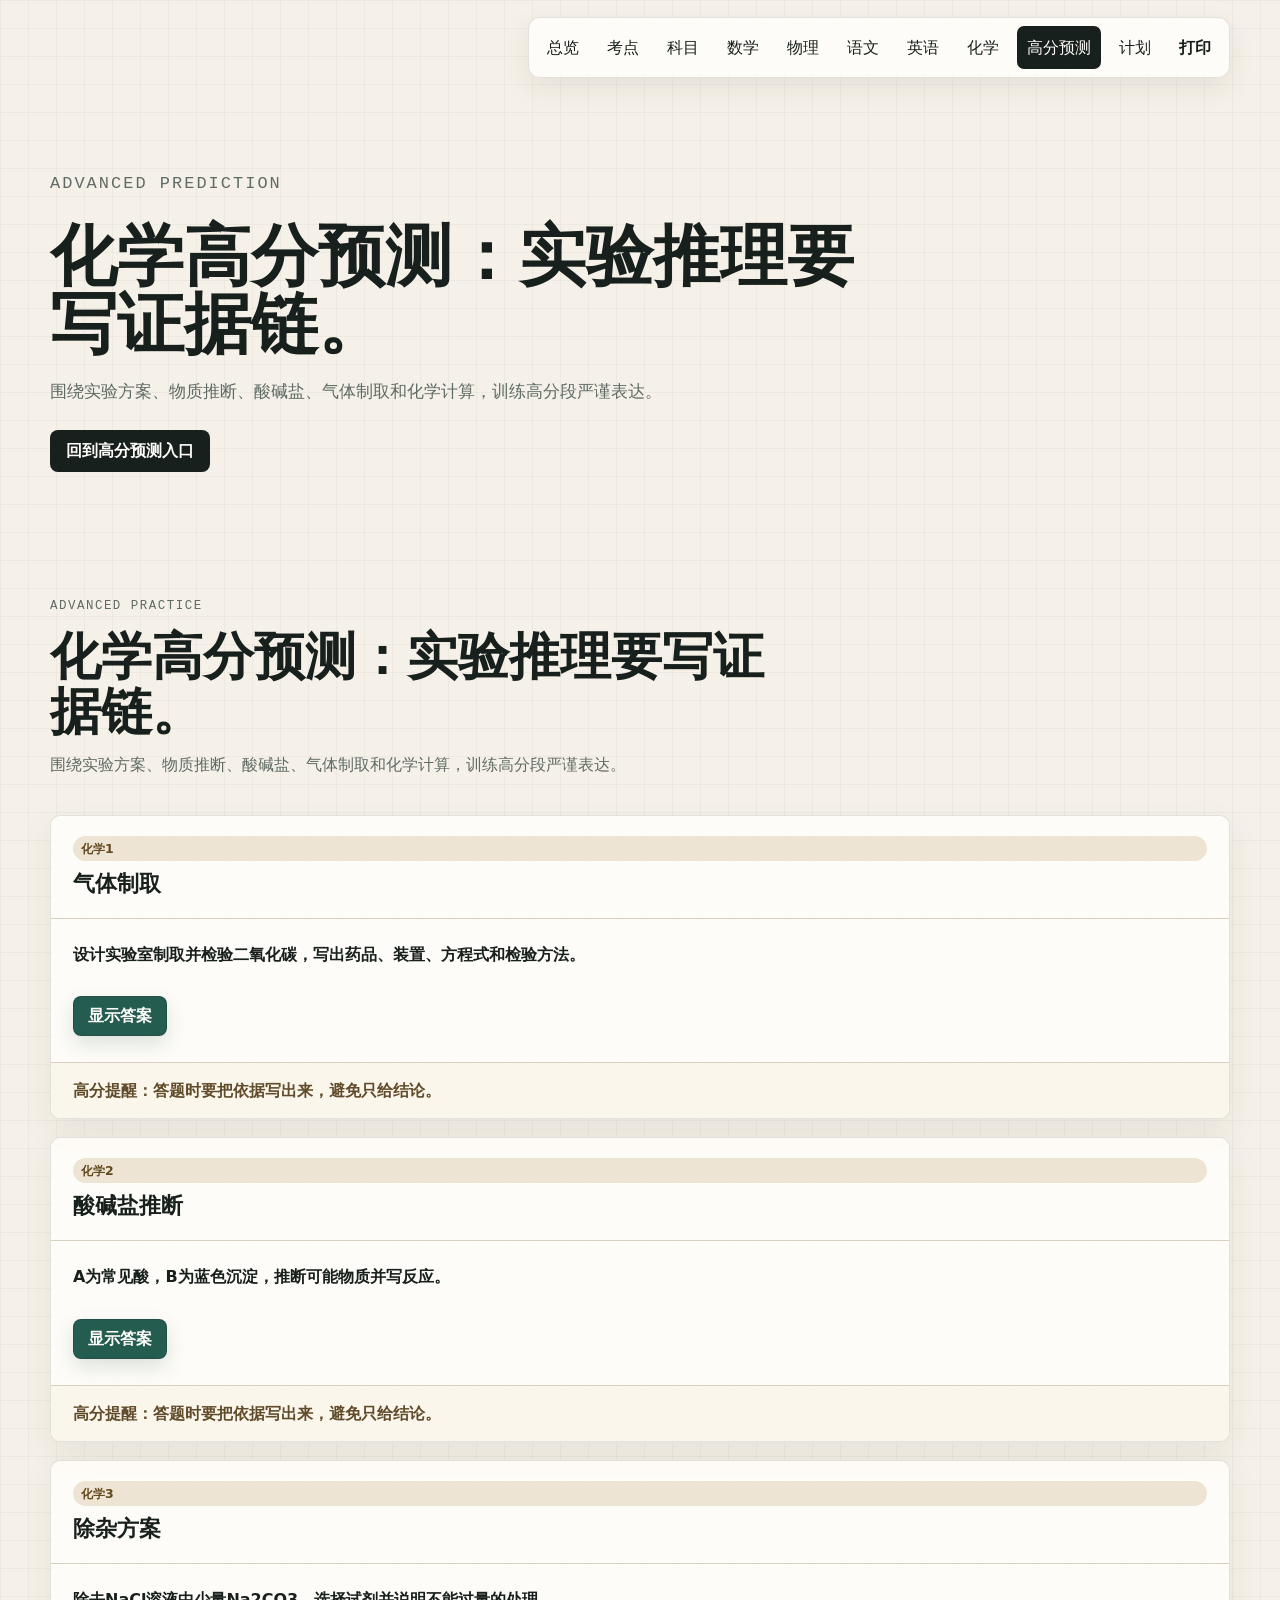
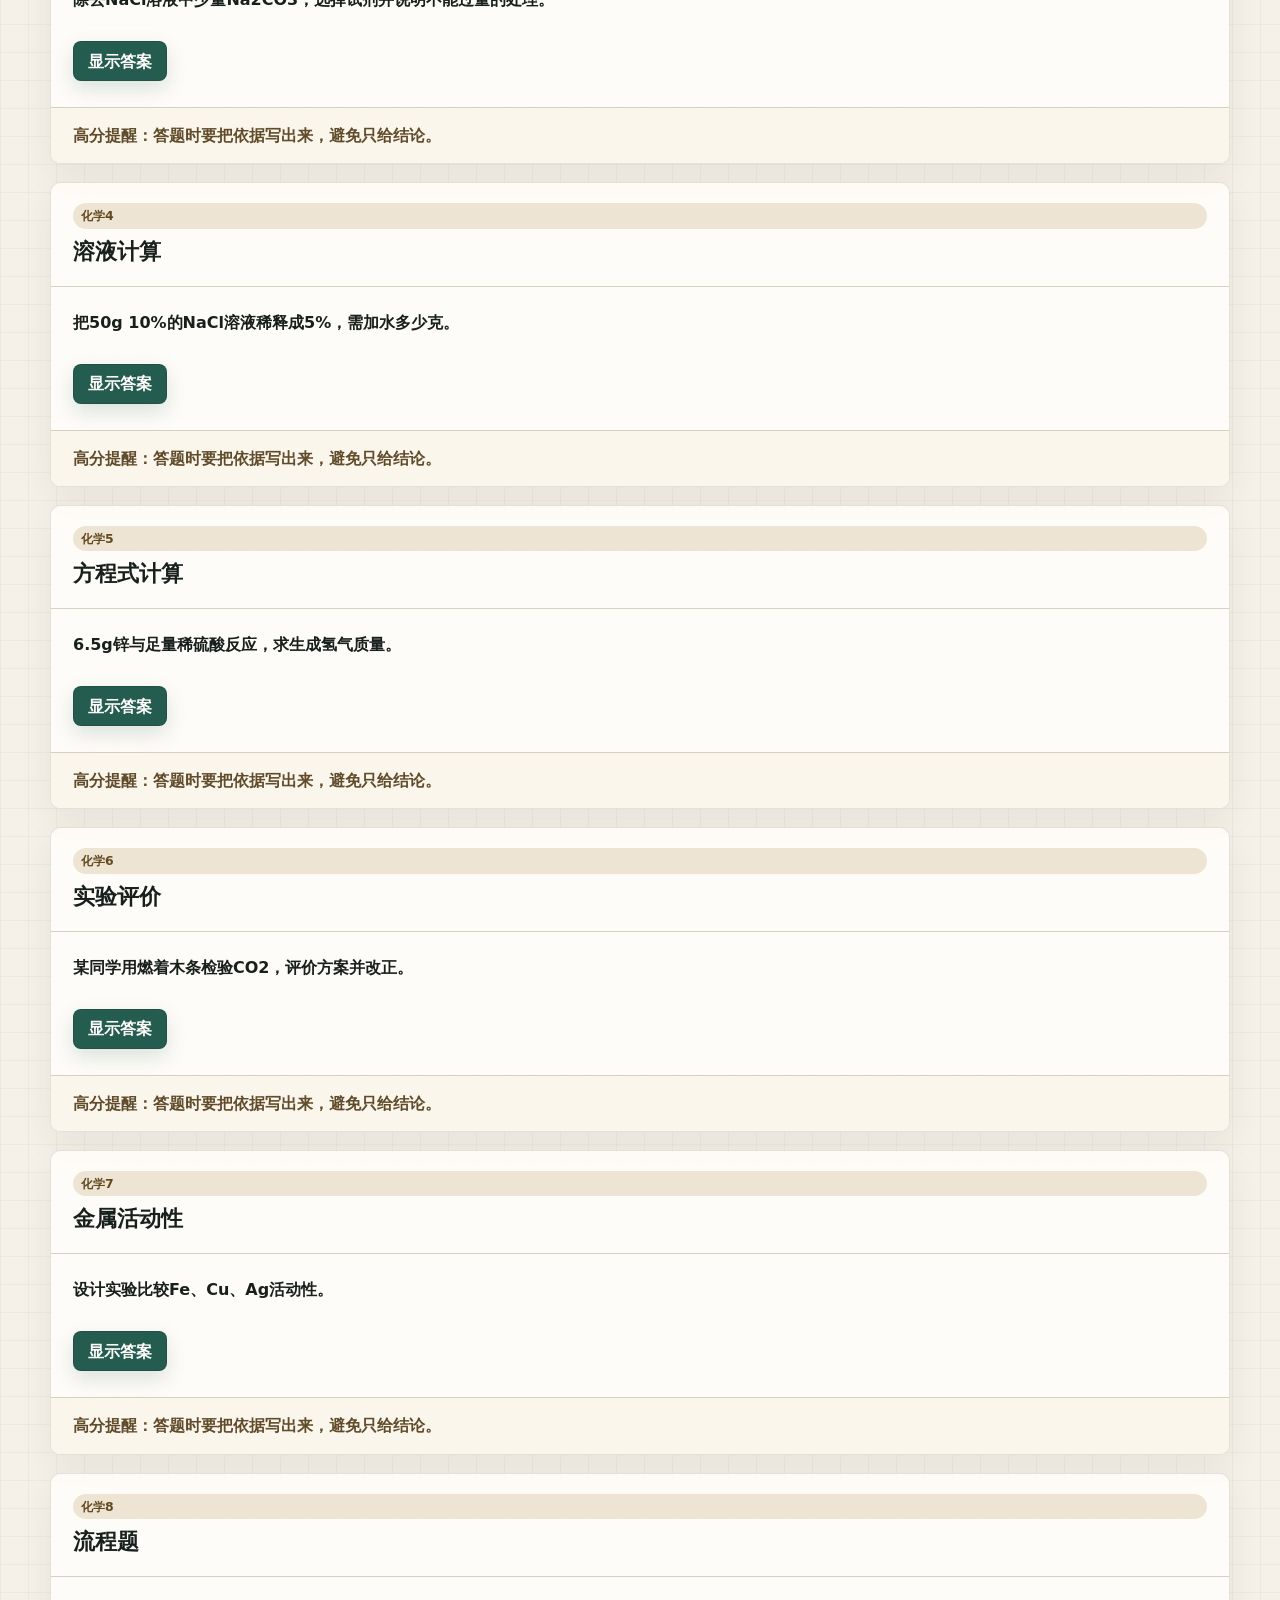
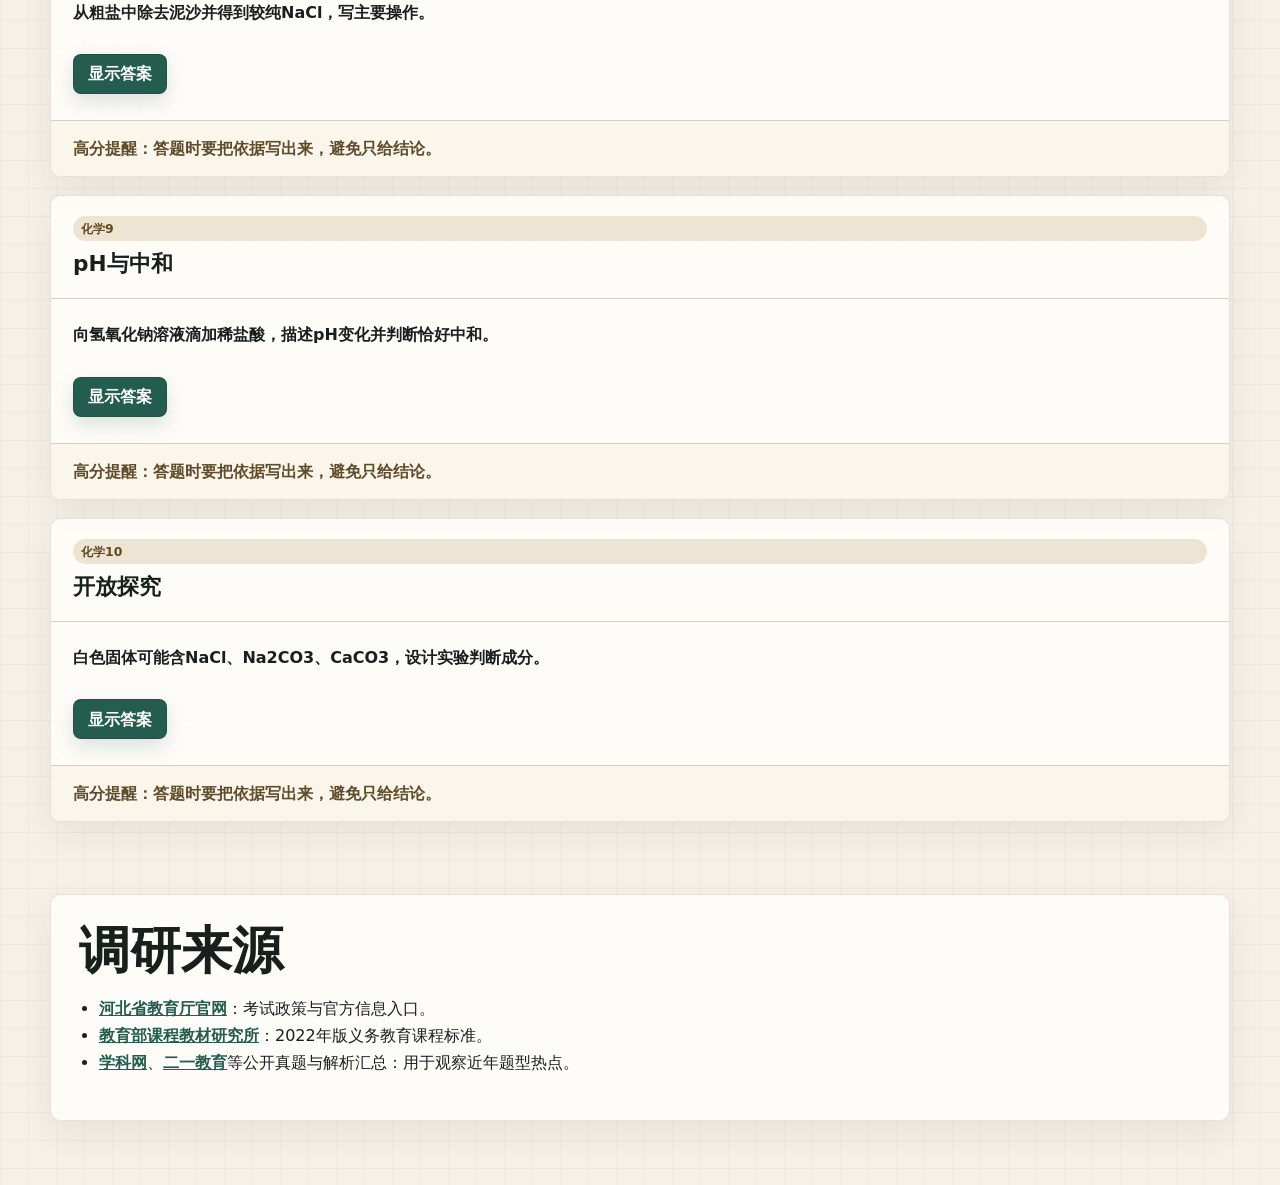
==== advanced-chemistry.html @ 56c4c2e8 "Add advanced exam prediction boards" ====
<!doctype html>
<html lang="zh-CN">
  <head>
    <meta charset="UTF-8" />
    <meta name="viewport" content="width=device-width, initial-scale=1.0" />
    <meta name="description" content="围绕实验方案、物质推断、酸碱盐、气体制取和化学计算，训练高分段严谨表达。" />
    <title>化学高分预测 - 2026河北中考</title>
    <link rel="stylesheet" href="./styles.css" />
  </head>
  <body>
    <header class="site-header compact-header">
      <nav class="topbar" aria-label="页面导航">
        <a href="index.html" class="">总览</a>
        <a href="hotspots.html" class="">考点</a>
        <a href="questions.html" class="">科目</a>
        <a href="math.html" class="">数学</a>
        <a href="physics.html" class="">物理</a>
        <a href="chinese.html" class="">语文</a>
        <a href="english.html" class="">英语</a>
        <a href="chemistry.html" class="">化学</a>
        <a href="advanced.html" class="active">高分预测</a>
        <a href="plan.html" class="">计划</a>
        <button type="button" onclick="window.print()">打印</button>
      </nav>
      <section class="subhero">
        <p class="kicker">Advanced Prediction</p>
        <h1>化学高分预测：实验推理要写证据链。</h1>
        <p>围绕实验方案、物质推断、酸碱盐、气体制取和化学计算，训练高分段严谨表达。</p>
        <a class="button primary" href="advanced.html">回到高分预测入口</a>
      </section>
    </header>
    <main>
      <section class="section"><div class="section-heading"><p class="kicker">Advanced Practice</p><h2>化学高分预测：实验推理要写证据链。</h2><p>围绕实验方案、物质推断、酸碱盐、气体制取和化学计算，训练高分段严谨表达。</p></div><div class="subject-block">
          <article class="question-card">
            <div class="question-head"><span class="tag">化学1</span><h4>气体制取</h4></div>
            <div class="question-body deep"><div>
              <p class="stem">设计实验室制取并检验二氧化碳，写出药品、装置、方程式和检验方法。</p>
              <ol><li>药品选石灰石和稀盐酸。</li><li>方程式CaCO3+2HCl=CaCl2+H2O+CO2↑。</li><li>通入澄清石灰水变浑浊检验CO2。</li></ol>
              <p class="answer">答案：药品、方程式、收集和检验步骤完整。</p>
            </div></div>
            <p class="tip">高分提醒：答题时要把依据写出来，避免只给结论。</p>
          </article>
          <article class="question-card">
            <div class="question-head"><span class="tag">化学2</span><h4>酸碱盐推断</h4></div>
            <div class="question-body deep"><div>
              <p class="stem">A为常见酸，B为蓝色沉淀，推断可能物质并写反应。</p>
              <ol><li>蓝色沉淀常为Cu(OH)2。</li><li>可由CuSO4与NaOH反应生成。</li><li>酸可与沉淀反应生成铜盐和水。</li></ol>
              <p class="answer">答案要点：围绕Cu(OH)2建立推断链。</p>
            </div></div>
            <p class="tip">高分提醒：答题时要把依据写出来，避免只给结论。</p>
          </article>
          <article class="question-card">
            <div class="question-head"><span class="tag">化学3</span><h4>除杂方案</h4></div>
            <div class="question-body deep"><div>
              <p class="stem">除去NaCl溶液中少量Na2CO3，选择试剂并说明不能过量的处理。</p>
              <ol><li>可加适量稀盐酸。</li><li>碳酸钠与盐酸生成氯化钠、水、二氧化碳。</li><li>盐酸过量会引入新杂质，需控制适量。</li></ol>
              <p class="answer">答案：加适量稀盐酸。</p>
            </div></div>
            <p class="tip">高分提醒：答题时要把依据写出来，避免只给结论。</p>
          </article>
          <article class="question-card">
            <div class="question-head"><span class="tag">化学4</span><h4>溶液计算</h4></div>
            <div class="question-body deep"><div>
              <p class="stem">把50g 10%的NaCl溶液稀释成5%，需加水多少克。</p>
              <ol><li>稀释前后溶质质量不变。</li><li>溶质质量=50×10%=5g。</li><li>5%溶液总质量=5/5%=100g，加水50g。</li></ol>
              <p class="answer">答案：加水50g。</p>
            </div></div>
            <p class="tip">高分提醒：答题时要把依据写出来，避免只给结论。</p>
          </article>
          <article class="question-card">
            <div class="question-head"><span class="tag">化学5</span><h4>方程式计算</h4></div>
            <div class="question-body deep"><div>
              <p class="stem">6.5g锌与足量稀硫酸反应，求生成氢气质量。</p>
              <ol><li>写方程式Zn+H2SO4=ZnSO4+H2↑。</li><li>65份Zn生成2份H2。</li><li>6.5g对应0.2g氢气。</li></ol>
              <p class="answer">答案：0.2g。</p>
            </div></div>
            <p class="tip">高分提醒：答题时要把依据写出来，避免只给结论。</p>
          </article>
          <article class="question-card">
            <div class="question-head"><span class="tag">化学6</span><h4>实验评价</h4></div>
            <div class="question-body deep"><div>
              <p class="stem">某同学用燃着木条检验CO2，评价方案并改正。</p>
              <ol><li>燃着木条熄灭不能唯一证明CO2。</li><li>氮气等也不支持燃烧。</li><li>应通入澄清石灰水检验。</li></ol>
              <p class="answer">答案：方案不严谨，应使用澄清石灰水。</p>
            </div></div>
            <p class="tip">高分提醒：答题时要把依据写出来，避免只给结论。</p>
          </article>
          <article class="question-card">
            <div class="question-head"><span class="tag">化学7</span><h4>金属活动性</h4></div>
            <div class="question-body deep"><div>
              <p class="stem">设计实验比较Fe、Cu、Ag活动性。</p>
              <ol><li>用铁片放入硫酸铜溶液，可置换铜。</li><li>铜片放入硝酸银溶液，可置换银。</li><li>得Fe>Cu>Ag。</li></ol>
              <p class="answer">答案：Fe>Cu>Ag。</p>
            </div></div>
            <p class="tip">高分提醒：答题时要把依据写出来，避免只给结论。</p>
          </article>
          <article class="question-card">
            <div class="question-head"><span class="tag">化学8</span><h4>流程题</h4></div>
            <div class="question-body deep"><div>
              <p class="stem">从粗盐中除去泥沙并得到较纯NaCl，写主要操作。</p>
              <ol><li>溶解使NaCl进入溶液。</li><li>过滤除去不溶性泥沙。</li><li>蒸发结晶得到NaCl。</li></ol>
              <p class="answer">答案：溶解、过滤、蒸发。</p>
            </div></div>
            <p class="tip">高分提醒：答题时要把依据写出来，避免只给结论。</p>
          </article>
          <article class="question-card">
            <div class="question-head"><span class="tag">化学9</span><h4>pH与中和</h4></div>
            <div class="question-body deep"><div>
              <p class="stem">向氢氧化钠溶液滴加稀盐酸，描述pH变化并判断恰好中和。</p>
              <ol><li>pH由大于7逐渐减小。</li><li>恰好中和时pH约等于7。</li><li>可用酚酞或pH试纸辅助判断。</li></ol>
              <p class="answer">答案：pH减小，约7时恰好中和。</p>
            </div></div>
            <p class="tip">高分提醒：答题时要把依据写出来，避免只给结论。</p>
          </article>
          <article class="question-card">
            <div class="question-head"><span class="tag">化学10</span><h4>开放探究</h4></div>
            <div class="question-body deep"><div>
              <p class="stem">白色固体可能含NaCl、Na2CO3、CaCO3，设计实验判断成分。</p>
              <ol><li>加水，观察是否有不溶物。</li><li>向滤液加稀盐酸，看是否有气泡。</li><li>向不溶物加稀盐酸，看是否溶解并产生气泡。</li></ol>
              <p class="answer">答案要点：分别检验可溶碳酸盐和碳酸钙。</p>
            </div></div>
            <p class="tip">高分提醒：答题时要把依据写出来，避免只给结论。</p>
          </article>
        </div></section>
      <section class="section references"><h2>调研来源</h2><ul>
        <li><a href="https://www.hee.gov.cn/" target="_blank" rel="noreferrer">河北省教育厅官网</a>：考试政策与官方信息入口。</li>
        <li><a href="https://www.ictr.edu.cn/download_center/ywjy.html" target="_blank" rel="noreferrer">教育部课程教材研究所</a>：2022年版义务教育课程标准。</li>
        <li><a href="https://www.zxxk.com/" target="_blank" rel="noreferrer">学科网</a>、<a href="https://www.21cnjy.com/" target="_blank" rel="noreferrer">二一教育</a>等公开真题与解析汇总：用于观察近年题型热点。</li>
      </ul></section>
    </main>
    <script>
      document.querySelectorAll(".question-card").forEach((card, index) => {
        const stem = card.querySelector(".stem");
        const solution = card.querySelector("ol");
        const answer = card.querySelector(".answer");
        if (!stem || !solution || !answer) return;
        const button = document.createElement("button");
        button.type = "button";
        button.className = "solution-toggle";
        button.setAttribute("aria-expanded", "false");
        button.setAttribute("aria-controls", `advanced-solution-${index + 1}`);
        button.textContent = "显示答案";
        solution.id = `advanced-solution-${index + 1}`;
        stem.insertAdjacentElement("afterend", button);
        button.addEventListener("click", () => {
          const visible = card.classList.toggle("is-solution-visible");
          button.textContent = visible ? "隐藏答案" : "显示答案";
          button.setAttribute("aria-expanded", String(visible));
        });
      });
    </script>
  </body>
</html>
---- styles.css ----
:root {
  --ink: #18201d;
  --muted: #5f6b64;
  --paper: #f5f1e8;
  --surface: #fffdfa;
  --line: #d7d0c0;
  --math: #245c4f;
  --physics: #8b4b32;
  --accent: #b78b43;
  --soft-green: #e5f0ea;
  --soft-rust: #f3e5dc;
  --shadow: 0 20px 60px rgba(50, 42, 28, 0.12);
}

* {
  box-sizing: border-box;
}

html {
  scroll-behavior: smooth;
}

body {
  margin: 0;
  font-family: "Microsoft YaHei", "Noto Sans SC", system-ui, sans-serif;
  color: var(--ink);
  background:
    linear-gradient(90deg, rgba(24, 32, 29, 0.035) 1px, transparent 1px),
    linear-gradient(rgba(24, 32, 29, 0.035) 1px, transparent 1px),
    var(--paper);
  background-size: 28px 28px;
  line-height: 1.7;
}

a {
  color: inherit;
}

button,
.button {
  border: 0;
  border-radius: 8px;
  min-height: 42px;
  padding: 0 16px;
  font: inherit;
  font-weight: 700;
  cursor: pointer;
}

.site-header,
.section {
  width: min(1180px, calc(100% - 32px));
  margin: 0 auto;
}

.topbar {
  position: sticky;
  top: 12px;
  z-index: 5;
  display: flex;
  gap: 8px;
  align-items: center;
  width: fit-content;
  margin: 16px 0 0 auto;
  padding: 8px;
  border: 1px solid rgba(24, 32, 29, 0.12);
  border-radius: 12px;
  background: rgba(255, 253, 250, 0.88);
  backdrop-filter: blur(14px);
  box-shadow: 0 10px 28px rgba(50, 42, 28, 0.08);
}

.topbar a,
.topbar button {
  display: inline-flex;
  align-items: center;
  text-decoration: none;
  color: var(--ink);
  background: transparent;
  padding: 8px 10px;
  border-radius: 7px;
  white-space: nowrap;
}

.topbar a:hover,
.topbar button:hover {
  background: #efe8d9;
}

.topbar a.active {
  color: #fffdfa;
  background: var(--ink);
}

.hero {
  min-height: 620px;
  display: grid;
  grid-template-columns: minmax(0, 1.2fr) minmax(320px, 0.8fr);
  gap: 48px;
  align-items: center;
  padding: 46px 0 72px;
}

.compact-header {
  padding-top: 1px;
}

.subhero {
  max-width: 850px;
  padding: 74px 0 52px;
}

.subhero h1 {
  margin: 0;
  font-size: clamp(2.4rem, 5.2vw, 5.2rem);
  line-height: 1.02;
  letter-spacing: 0;
}

.subhero p {
  max-width: 660px;
  margin: 18px 0 24px;
  color: var(--muted);
  font-size: 1.06rem;
}

.hero-copy h1 {
  max-width: 780px;
  margin: 0;
  font-size: clamp(2.8rem, 6vw, 6rem);
  line-height: 0.98;
  letter-spacing: 0;
}

.hero-copy p {
  max-width: 680px;
  margin: 22px 0 0;
  color: var(--muted);
  font-size: 1.08rem;
}

.kicker {
  margin: 0 0 12px;
  font-family: Consolas, "SFMono-Regular", monospace;
  color: var(--physics);
  font-size: 0.78rem;
  letter-spacing: 0.12em;
  text-transform: uppercase;
}

.hero-actions {
  display: flex;
  gap: 12px;
  flex-wrap: wrap;
  margin-top: 28px;
}

.button {
  display: inline-flex;
  align-items: center;
  justify-content: center;
  text-decoration: none;
}

.primary {
  color: #fffdfa;
  background: var(--ink);
}

.ghost {
  color: var(--ink);
  background: #fffdfa;
  border: 1px solid var(--line);
}

.exam-card {
  padding: 28px;
  border: 1px solid rgba(24, 32, 29, 0.13);
  border-radius: 10px;
  background:
    linear-gradient(145deg, rgba(36, 92, 79, 0.12), transparent 42%),
    var(--surface);
  box-shadow: var(--shadow);
}

.exam-card .label,
.hotspot span,
.subject-title span,
.plan-grid span,
.tag {
  display: inline-flex;
  align-items: center;
  min-height: 24px;
  padding: 2px 8px;
  border-radius: 999px;
  background: #eee4d3;
  color: #624a20;
  font-size: 0.78rem;
  font-weight: 800;
}

.exam-card strong {
  display: block;
  margin: 12px 0 18px;
  font-size: 2.6rem;
  line-height: 1;
}

.exam-card dl,
.exam-card dd {
  margin: 0;
}

.exam-card div {
  padding: 14px 0;
  border-top: 1px solid var(--line);
}

.exam-card dt {
  font-weight: 800;
}

.exam-card dd {
  color: var(--muted);
}

.section {
  padding: 72px 0;
}

.source-band {
  display: grid;
  grid-template-columns: 0.7fr 1.3fr;
  gap: 36px;
  border-top: 1px solid var(--line);
}

.section h2 {
  margin: 0;
  font-size: clamp(2rem, 4vw, 3.5rem);
  line-height: 1.08;
}

.section-heading {
  display: grid;
  gap: 12px;
  max-width: 760px;
  margin-bottom: 32px;
}

.section-heading p {
  margin: 0;
  color: var(--muted);
}

.source-grid,
.hotspot-grid,
.check-grid {
  display: grid;
  grid-template-columns: repeat(3, minmax(0, 1fr));
  gap: 14px;
}

.subject-hub {
  display: grid;
  grid-template-columns: repeat(6, minmax(0, 1fr));
  gap: 14px;
}

.subject-tile {
  grid-column: span 2;
  min-height: 210px;
  display: flex;
  flex-direction: column;
  justify-content: space-between;
  padding: 24px;
  border: 1px solid rgba(24, 32, 29, 0.12);
  border-radius: 10px;
  background: rgba(255, 253, 250, 0.9);
  text-decoration: none;
  box-shadow: 0 12px 34px rgba(50, 42, 28, 0.07);
  transition: transform 180ms ease, border-color 180ms ease, background 180ms ease;
}

.subject-tile:hover {
  transform: translateY(-3px);
  border-color: rgba(36, 92, 79, 0.34);
  background: #fffdfa;
}

.subject-tile span {
  width: fit-content;
  display: inline-flex;
  padding: 3px 9px;
  border-radius: 999px;
  background: #eee4d3;
  color: #624a20;
  font-size: 0.78rem;
  font-weight: 800;
}

.subject-tile h3 {
  margin-top: auto;
  font-size: clamp(2rem, 4vw, 3.2rem);
}

.subject-tile p {
  margin: 8px 0 0;
  color: var(--muted);
}

.math-tile {
  background: linear-gradient(145deg, var(--soft-green), #fffdfa);
}

.physics-tile,
.chemistry-tile {
  background: linear-gradient(145deg, var(--soft-rust), #fffdfa);
}

.source-grid article,
.hotspot,
.question-card,
.plan-grid article,
.check-grid div,
.references {
  border: 1px solid rgba(24, 32, 29, 0.12);
  border-radius: 10px;
  background: rgba(255, 253, 250, 0.88);
  box-shadow: 0 12px 34px rgba(50, 42, 28, 0.07);
}

.source-grid article,
.hotspot,
.plan-grid article,
.check-grid div {
  padding: 22px;
}

h3,
h4 {
  margin: 0;
  line-height: 1.25;
}

.source-grid p,
.hotspot p,
.plan-grid p {
  color: var(--muted);
}

.hotspot-grid {
  grid-template-columns: repeat(4, minmax(0, 1fr));
}

.hotspot.math {
  background: linear-gradient(180deg, var(--soft-green), var(--surface));
}

.hotspot.physics {
  background: linear-gradient(180deg, var(--soft-rust), var(--surface));
}

.subject-block {
  display: grid;
  gap: 18px;
  margin-top: 36px;
}

.subject-title {
  display: flex;
  align-items: end;
  gap: 14px;
  border-bottom: 2px solid var(--math);
  padding-bottom: 12px;
}

.physics-title {
  border-bottom-color: var(--physics);
}

.subject-title h3 {
  font-size: 2rem;
}

.question-card {
  overflow: hidden;
}

.question-head {
  display: grid;
  gap: 10px;
  padding: 20px 22px;
  border-bottom: 1px solid var(--line);
}

.question-head h4 {
  font-size: 1.35rem;
}

.question-body {
  display: grid;
  grid-template-columns: minmax(0, 1fr) 240px;
  gap: 22px;
  padding: 22px;
  align-items: center;
}

.stem {
  margin-top: 0;
  font-weight: 700;
}

.solution-toggle {
  display: inline-flex;
  align-items: center;
  justify-content: center;
  min-height: 40px;
  margin: 12px 0 4px;
  padding: 0 14px;
  border: 1px solid rgba(24, 32, 29, 0.18);
  border-radius: 8px;
  color: #fffdfa;
  background: var(--math);
  font-weight: 800;
  box-shadow: 0 8px 20px rgba(36, 92, 79, 0.16);
}

.solution-toggle:hover {
  background: #1d4a40;
}

.solution-toggle:active {
  transform: scale(0.98);
}

.question-card .question-body ol,
.question-card .question-body .answer {
  display: none;
}

.question-card.is-solution-visible .question-body ol {
  display: block;
}

.question-card.is-solution-visible .question-body .answer {
  display: inline-flex;
}

ol,
ul {
  padding-left: 1.25rem;
}

.answer {
  display: inline-flex;
  margin: 8px 0 0;
  padding: 8px 10px;
  border-left: 4px solid var(--math);
  background: #edf5f0;
  font-weight: 800;
}

.tip {
  margin: 0;
  padding: 14px 22px;
  border-top: 1px solid var(--line);
  background: #fbf6ec;
  color: #604b2a;
  font-weight: 700;
}

svg {
  width: 100%;
  max-width: 240px;
  justify-self: center;
}

svg rect,
svg circle,
svg ellipse,
svg line,
svg path,
svg polygon {
  fill: none;
  stroke: var(--ink);
  stroke-width: 3;
  stroke-linecap: round;
  stroke-linejoin: round;
}

svg text {
  fill: var(--ink);
  font-size: 14px;
  font-weight: 700;
}

svg .accent {
  stroke: var(--physics);
}

svg .fill,
svg .solid {
  fill: var(--accent);
}

svg .dash {
  stroke-dasharray: 6 6;
}

.plan-section {
  border-top: 1px solid var(--line);
}

.plan-grid {
  display: grid;
  grid-template-columns: repeat(3, minmax(0, 1fr));
  gap: 14px;
}

.plan-grid .wide {
  grid-column: span 3;
  background: linear-gradient(135deg, #fffdfa, #e6efe9);
}

.checklist {
  padding-top: 24px;
}

.check-grid {
  grid-template-columns: repeat(2, minmax(0, 1fr));
  margin-top: 18px;
}

.references {
  padding: 28px;
  margin-bottom: 64px;
}

.references a {
  font-weight: 800;
  color: var(--math);
}

@media (max-width: 900px) {
  .topbar {
    width: 100%;
    overflow-x: auto;
    justify-content: flex-start;
  }

  .hero,
  .source-band,
  .question-body {
    grid-template-columns: 1fr;
  }

  .hotspot-grid,
  .source-grid,
  .subject-hub,
  .plan-grid,
  .check-grid {
    grid-template-columns: 1fr;
  }

  .subject-tile {
    grid-column: auto;
  }

  .plan-grid .wide {
    grid-column: auto;
  }

  .hero {
    min-height: auto;
    padding-top: 34px;
  }
}

@media print {
  body {
    background: #fff;
  }

  .topbar {
    display: none;
  }

  .solution-toggle {
    display: none;
  }

  .question-card .question-body ol {
    display: block;
  }

  .question-card .question-body .answer {
    display: inline-flex;
  }

  .section,
  .site-header {
    width: 100%;
  }

  .question-card,
  .hotspot,
  .plan-grid article {
    break-inside: avoid;
    box-shadow: none;
  }
}
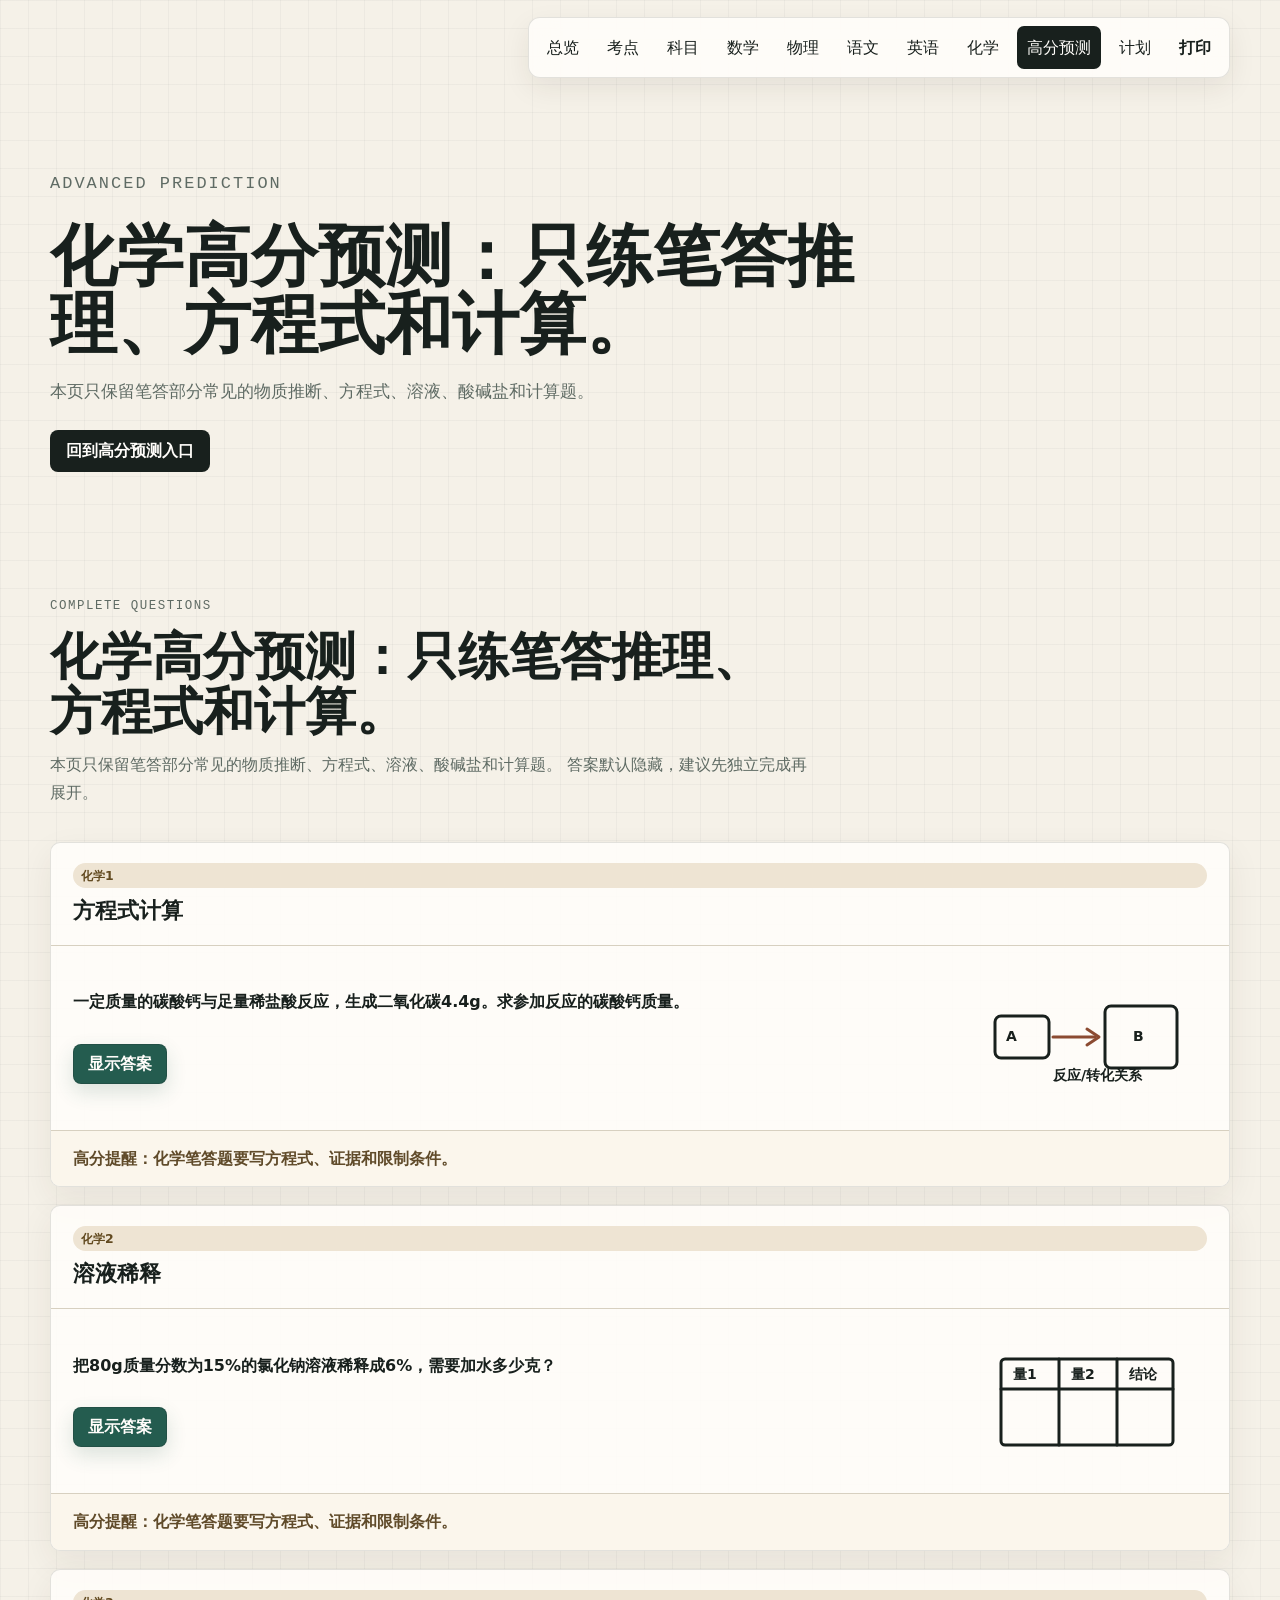
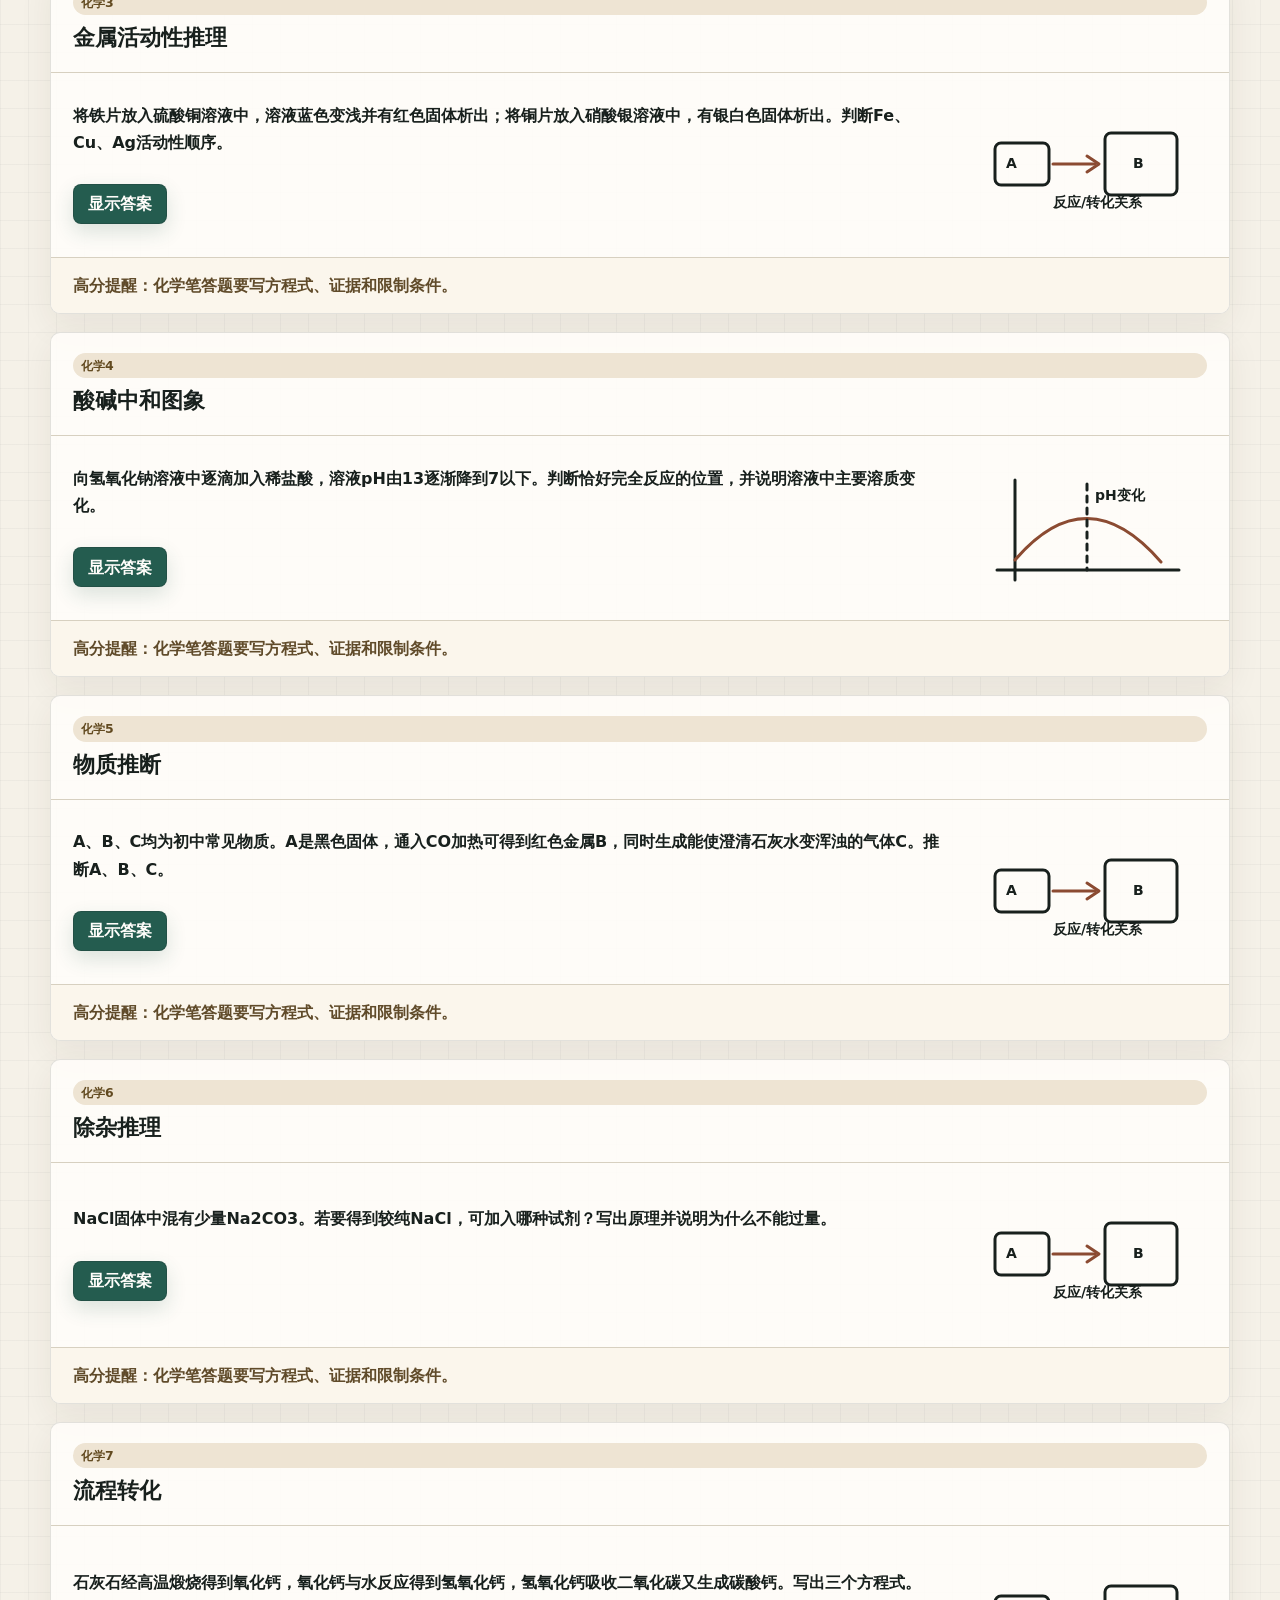
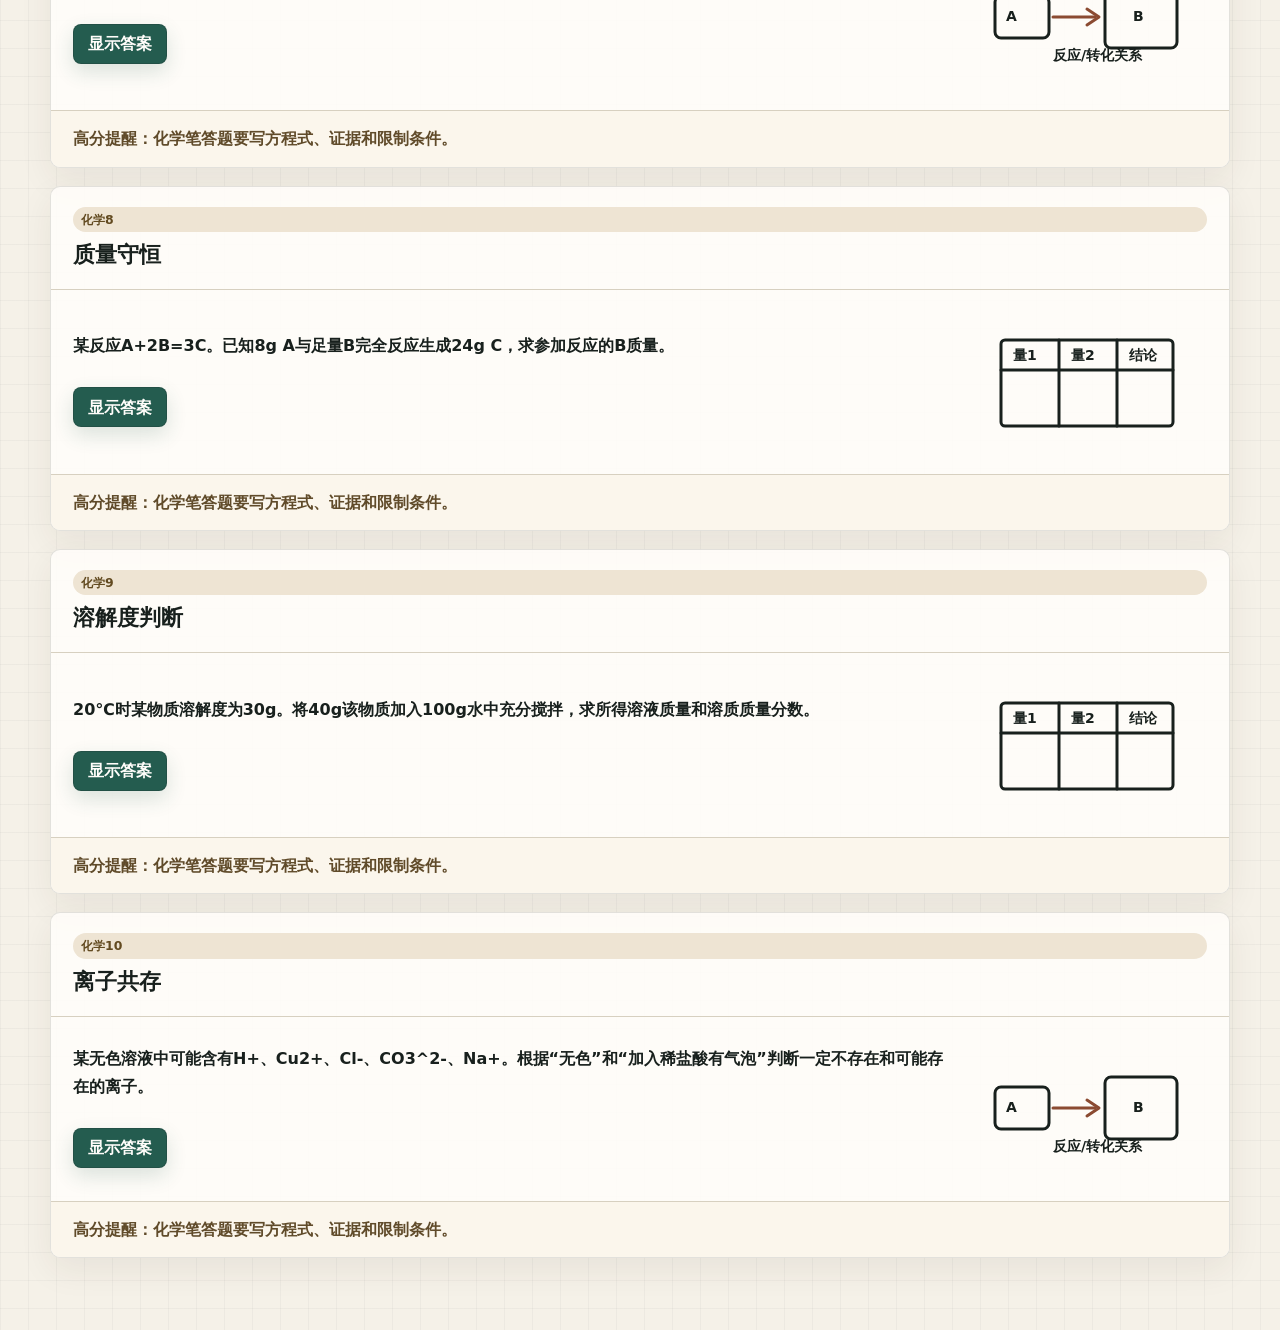
==== commit 2ae38a95: "Revise advanced predictions with complete prompts" ====
--- a/advanced-chemistry.html
+++ b/advanced-chemistry.html
@@ -1,9 +1,9 @@
-<!doctype html>
+﻿<!doctype html>
 <html lang="zh-CN">
   <head>
     <meta charset="UTF-8" />
     <meta name="viewport" content="width=device-width, initial-scale=1.0" />
-    <meta name="description" content="围绕实验方案、物质推断、酸碱盐、气体制取和化学计算，训练高分段严谨表达。" />
+    <meta name="description" content="化学高分段笔答推理和计算题。" />
     <title>化学高分预测 - 2026河北中考</title>
     <link rel="stylesheet" href="./styles.css" />
   </head>
@@ -24,109 +24,111 @@
       </nav>
       <section class="subhero">
         <p class="kicker">Advanced Prediction</p>
-        <h1>化学高分预测：实验推理要写证据链。</h1>
-        <p>围绕实验方案、物质推断、酸碱盐、气体制取和化学计算，训练高分段严谨表达。</p>
+        <h1>化学高分预测：只练笔答推理、方程式和计算。</h1>
+        <p>本页只保留笔答部分常见的物质推断、方程式、溶液、酸碱盐和计算题。</p>
         <a class="button primary" href="advanced.html">回到高分预测入口</a>
       </section>
     </header>
     <main>
-      <section class="section"><div class="section-heading"><p class="kicker">Advanced Practice</p><h2>化学高分预测：实验推理要写证据链。</h2><p>围绕实验方案、物质推断、酸碱盐、气体制取和化学计算，训练高分段严谨表达。</p></div><div class="subject-block">
+      <section class="section">
+        <div class="section-heading">
+          <p class="kicker">Complete Questions</p>
+          <h2>化学高分预测：只练笔答推理、方程式和计算。</h2>
+          <p>本页只保留笔答部分常见的物质推断、方程式、溶液、酸碱盐和计算题。 答案默认隐藏，建议先独立完成再展开。</p>
+        </div>
+        <div class="subject-block">
           <article class="question-card">
-            <div class="question-head"><span class="tag">化学1</span><h4>气体制取</h4></div>
+            <div class="question-head"><span class="tag">化学1</span><h4>方程式计算</h4></div>
             <div class="question-body deep"><div>
-              <p class="stem">设计实验室制取并检验二氧化碳，写出药品、装置、方程式和检验方法。</p>
-              <ol><li>药品选石灰石和稀盐酸。</li><li>方程式CaCO3+2HCl=CaCl2+H2O+CO2↑。</li><li>通入澄清石灰水变浑浊检验CO2。</li></ol>
-              <p class="answer">答案：药品、方程式、收集和检验步骤完整。</p>
-            </div></div>
-            <p class="tip">高分提醒：答题时要把依据写出来，避免只给结论。</p>
+              <p class="stem">一定质量的碳酸钙与足量稀盐酸反应，生成二氧化碳4.4g。求参加反应的碳酸钙质量。</p>
+              <ol><li>写方程式：CaCO3+2HCl=CaCl2+H2O+CO2↑。</li><li>相对质量关系：CaCO3为100，CO2为44。</li><li>设碳酸钙质量为x，则100/44=x/4.4。</li><li>解得x=10g。</li></ol>
+              <p class="answer">答案：参加反应的碳酸钙质量为10g。</p>
+            </div><svg viewBox="0 0 240 140" role="img" aria-label="CaCO3到CO2"><rect x="28" y="48" width="54" height="42" rx="6"/><path d="M86 69 H128" class="accent"/><path d="M120 61 L132 69 L120 77" class="accent"/><rect x="138" y="38" width="72" height="62" rx="6"/><text x="39" y="73">A</text><text x="166" y="73">B</text><text x="86" y="112">反应/转化关系</text></svg></div>
+            <p class="tip">高分提醒：化学笔答题要写方程式、证据和限制条件。</p>
           </article>
           <article class="question-card">
-            <div class="question-head"><span class="tag">化学2</span><h4>酸碱盐推断</h4></div>
+            <div class="question-head"><span class="tag">化学2</span><h4>溶液稀释</h4></div>
             <div class="question-body deep"><div>
-              <p class="stem">A为常见酸，B为蓝色沉淀，推断可能物质并写反应。</p>
-              <ol><li>蓝色沉淀常为Cu(OH)2。</li><li>可由CuSO4与NaOH反应生成。</li><li>酸可与沉淀反应生成铜盐和水。</li></ol>
-              <p class="answer">答案要点：围绕Cu(OH)2建立推断链。</p>
-            </div></div>
-            <p class="tip">高分提醒：答题时要把依据写出来，避免只给结论。</p>
+              <p class="stem">把80g质量分数为15%的氯化钠溶液稀释成6%，需要加水多少克？</p>
+              <ol><li>稀释前后溶质质量不变。</li><li>原溶质质量=80×15%=12g。</li><li>稀释后溶液质量=12/6%=200g。</li><li>需要加水=200-80=120g。</li></ol>
+              <p class="answer">答案：需要加水120g。</p>
+            </div><svg viewBox="0 0 240 140" role="img" aria-label="溶液稀释"><rect x="34" y="28" width="172" height="86" rx="4"/><line x1="34" y1="58" x2="206" y2="58"/><line x1="92" y1="28" x2="92" y2="114"/><line x1="150" y1="28" x2="150" y2="114"/><text x="46" y="48">量1</text><text x="104" y="48">量2</text><text x="162" y="48">结论</text></svg></div>
+            <p class="tip">高分提醒：化学笔答题要写方程式、证据和限制条件。</p>
           </article>
           <article class="question-card">
-            <div class="question-head"><span class="tag">化学3</span><h4>除杂方案</h4></div>
+            <div class="question-head"><span class="tag">化学3</span><h4>金属活动性推理</h4></div>
             <div class="question-body deep"><div>
-              <p class="stem">除去NaCl溶液中少量Na2CO3，选择试剂并说明不能过量的处理。</p>
-              <ol><li>可加适量稀盐酸。</li><li>碳酸钠与盐酸生成氯化钠、水、二氧化碳。</li><li>盐酸过量会引入新杂质，需控制适量。</li></ol>
-              <p class="answer">答案：加适量稀盐酸。</p>
-            </div></div>
-            <p class="tip">高分提醒：答题时要把依据写出来，避免只给结论。</p>
+              <p class="stem">将铁片放入硫酸铜溶液中，溶液蓝色变浅并有红色固体析出；将铜片放入硝酸银溶液中，有银白色固体析出。判断Fe、Cu、Ag活动性顺序。</p>
+              <ol><li>铁能把铜从硫酸铜中置换出来，说明Fe比Cu活泼。</li><li>铜能把银从硝酸银中置换出来，说明Cu比Ag活泼。</li><li>把两个结论连接起来，得Fe>Cu>Ag。</li><li>写方程式可辅助说明：Fe+CuSO4=FeSO4+Cu，Cu+2AgNO3=Cu(NO3)2+2Ag。</li></ol>
+              <p class="answer">答案：金属活动性顺序为Fe>Cu>Ag。</p>
+            </div><svg viewBox="0 0 240 140" role="img" aria-label="金属活动性"><rect x="28" y="48" width="54" height="42" rx="6"/><path d="M86 69 H128" class="accent"/><path d="M120 61 L132 69 L120 77" class="accent"/><rect x="138" y="38" width="72" height="62" rx="6"/><text x="39" y="73">A</text><text x="166" y="73">B</text><text x="86" y="112">反应/转化关系</text></svg></div>
+            <p class="tip">高分提醒：化学笔答题要写方程式、证据和限制条件。</p>
           </article>
           <article class="question-card">
-            <div class="question-head"><span class="tag">化学4</span><h4>溶液计算</h4></div>
+            <div class="question-head"><span class="tag">化学4</span><h4>酸碱中和图象</h4></div>
             <div class="question-body deep"><div>
-              <p class="stem">把50g 10%的NaCl溶液稀释成5%，需加水多少克。</p>
-              <ol><li>稀释前后溶质质量不变。</li><li>溶质质量=50×10%=5g。</li><li>5%溶液总质量=5/5%=100g，加水50g。</li></ol>
-              <p class="answer">答案：加水50g。</p>
-            </div></div>
-            <p class="tip">高分提醒：答题时要把依据写出来，避免只给结论。</p>
+              <p class="stem">向氢氧化钠溶液中逐滴加入稀盐酸，溶液pH由13逐渐降到7以下。判断恰好完全反应的位置，并说明溶液中主要溶质变化。</p>
+              <ol><li>氢氧化钠溶液呈碱性，初始pH大于7。</li><li>加入盐酸发生中和反应：NaOH+HCl=NaCl+H2O。</li><li>恰好完全反应时溶液近似中性，pH=7。</li><li>pH小于7后，盐酸过量，溶质为NaCl和HCl；pH=7时主要溶质为NaCl。</li></ol>
+              <p class="answer">答案：pH=7处恰好完全反应；此时主要溶质为NaCl。</p>
+            </div><svg viewBox="0 0 240 140" role="img" aria-label="pH变化"><line x1="30" y1="112" x2="212" y2="112"/><line x1="48" y1="122" x2="48" y2="22"/><path d="M48 102 Q120 18 194 104" class="accent"/><line x1="120" y1="26" x2="120" y2="112" class="dash"/><text x="128" y="42">pH变化</text></svg></div>
+            <p class="tip">高分提醒：化学笔答题要写方程式、证据和限制条件。</p>
           </article>
           <article class="question-card">
-            <div class="question-head"><span class="tag">化学5</span><h4>方程式计算</h4></div>
+            <div class="question-head"><span class="tag">化学5</span><h4>物质推断</h4></div>
             <div class="question-body deep"><div>
-              <p class="stem">6.5g锌与足量稀硫酸反应，求生成氢气质量。</p>
-              <ol><li>写方程式Zn+H2SO4=ZnSO4+H2↑。</li><li>65份Zn生成2份H2。</li><li>6.5g对应0.2g氢气。</li></ol>
-              <p class="answer">答案：0.2g。</p>
-            </div></div>
-            <p class="tip">高分提醒：答题时要把依据写出来，避免只给结论。</p>
+              <p class="stem">A、B、C均为初中常见物质。A是黑色固体，通入CO加热可得到红色金属B，同时生成能使澄清石灰水变浑浊的气体C。推断A、B、C。</p>
+              <ol><li>能使澄清石灰水变浑浊的气体是CO2，所以C为二氧化碳。</li><li>CO具有还原性，能把金属氧化物还原成金属。</li><li>生成红色金属，初中常见为铜。</li><li>黑色固体A应为氧化铜CuO，反应为CO+CuO=Cu+CO2。</li></ol>
+              <p class="answer">答案：A为CuO，B为Cu，C为CO2。</p>
+            </div><svg viewBox="0 0 240 140" role="img" aria-label="物质推断"><rect x="28" y="48" width="54" height="42" rx="6"/><path d="M86 69 H128" class="accent"/><path d="M120 61 L132 69 L120 77" class="accent"/><rect x="138" y="38" width="72" height="62" rx="6"/><text x="39" y="73">A</text><text x="166" y="73">B</text><text x="86" y="112">反应/转化关系</text></svg></div>
+            <p class="tip">高分提醒：化学笔答题要写方程式、证据和限制条件。</p>
           </article>
           <article class="question-card">
-            <div class="question-head"><span class="tag">化学6</span><h4>实验评价</h4></div>
+            <div class="question-head"><span class="tag">化学6</span><h4>除杂推理</h4></div>
             <div class="question-body deep"><div>
-              <p class="stem">某同学用燃着木条检验CO2，评价方案并改正。</p>
-              <ol><li>燃着木条熄灭不能唯一证明CO2。</li><li>氮气等也不支持燃烧。</li><li>应通入澄清石灰水检验。</li></ol>
-              <p class="answer">答案：方案不严谨，应使用澄清石灰水。</p>
-            </div></div>
-            <p class="tip">高分提醒：答题时要把依据写出来，避免只给结论。</p>
+              <p class="stem">NaCl固体中混有少量Na2CO3。若要得到较纯NaCl，可加入哪种试剂？写出原理并说明为什么不能过量。</p>
+              <ol><li>杂质Na2CO3能与稀盐酸反应生成NaCl、水和CO2。</li><li>加入适量稀盐酸可除去碳酸钠，同时生成目标物NaCl。</li><li>方程式：Na2CO3+2HCl=2NaCl+H2O+CO2↑。</li><li>若盐酸过量，会引入新杂质HCl，所以必须适量。</li></ol>
+              <p class="answer">答案：加入适量稀盐酸；不能过量，避免引入HCl。</p>
+            </div><svg viewBox="0 0 240 140" role="img" aria-label="除杂"><rect x="28" y="48" width="54" height="42" rx="6"/><path d="M86 69 H128" class="accent"/><path d="M120 61 L132 69 L120 77" class="accent"/><rect x="138" y="38" width="72" height="62" rx="6"/><text x="39" y="73">A</text><text x="166" y="73">B</text><text x="86" y="112">反应/转化关系</text></svg></div>
+            <p class="tip">高分提醒：化学笔答题要写方程式、证据和限制条件。</p>
           </article>
           <article class="question-card">
-            <div class="question-head"><span class="tag">化学7</span><h4>金属活动性</h4></div>
+            <div class="question-head"><span class="tag">化学7</span><h4>流程转化</h4></div>
             <div class="question-body deep"><div>
-              <p class="stem">设计实验比较Fe、Cu、Ag活动性。</p>
-              <ol><li>用铁片放入硫酸铜溶液，可置换铜。</li><li>铜片放入硝酸银溶液，可置换银。</li><li>得Fe>Cu>Ag。</li></ol>
-              <p class="answer">答案：Fe>Cu>Ag。</p>
-            </div></div>
-            <p class="tip">高分提醒：答题时要把依据写出来，避免只给结论。</p>
+              <p class="stem">石灰石经高温煅烧得到氧化钙，氧化钙与水反应得到氢氧化钙，氢氧化钙吸收二氧化碳又生成碳酸钙。写出三个方程式。</p>
+              <ol><li>石灰石主要成分为CaCO3，高温分解：CaCO3=CaO+CO2↑。</li><li>氧化钙与水反应：CaO+H2O=Ca(OH)2。</li><li>氢氧化钙与二氧化碳反应：Ca(OH)2+CO2=CaCO3↓+H2O。</li><li>检查每个方程式是否配平，沉淀和气体符号是否合理。</li></ol>
+              <p class="answer">答案：三个方程式依次为CaCO3分解、CaO化合、Ca(OH)2与CO2反应。</p>
+            </div><svg viewBox="0 0 240 140" role="img" aria-label="钙循环"><rect x="28" y="48" width="54" height="42" rx="6"/><path d="M86 69 H128" class="accent"/><path d="M120 61 L132 69 L120 77" class="accent"/><rect x="138" y="38" width="72" height="62" rx="6"/><text x="39" y="73">A</text><text x="166" y="73">B</text><text x="86" y="112">反应/转化关系</text></svg></div>
+            <p class="tip">高分提醒：化学笔答题要写方程式、证据和限制条件。</p>
           </article>
           <article class="question-card">
-            <div class="question-head"><span class="tag">化学8</span><h4>流程题</h4></div>
+            <div class="question-head"><span class="tag">化学8</span><h4>质量守恒</h4></div>
             <div class="question-body deep"><div>
-              <p class="stem">从粗盐中除去泥沙并得到较纯NaCl，写主要操作。</p>
-              <ol><li>溶解使NaCl进入溶液。</li><li>过滤除去不溶性泥沙。</li><li>蒸发结晶得到NaCl。</li></ol>
-              <p class="answer">答案：溶解、过滤、蒸发。</p>
-            </div></div>
-            <p class="tip">高分提醒：答题时要把依据写出来，避免只给结论。</p>
+              <p class="stem">某反应A+2B=3C。已知8g A与足量B完全反应生成24g C，求参加反应的B质量。</p>
+              <ol><li>根据质量守恒定律，反应物总质量等于生成物总质量。</li><li>生成C质量为24g，A质量为8g。</li><li>参加反应的B质量=24-8=16g。</li><li>题中“足量B”表示B有剩余，但参加反应的只计算16g。</li></ol>
+              <p class="answer">答案：参加反应的B质量为16g。</p>
+            </div><svg viewBox="0 0 240 140" role="img" aria-label="质量守恒"><rect x="34" y="28" width="172" height="86" rx="4"/><line x1="34" y1="58" x2="206" y2="58"/><line x1="92" y1="28" x2="92" y2="114"/><line x1="150" y1="28" x2="150" y2="114"/><text x="46" y="48">量1</text><text x="104" y="48">量2</text><text x="162" y="48">结论</text></svg></div>
+            <p class="tip">高分提醒：化学笔答题要写方程式、证据和限制条件。</p>
           </article>
           <article class="question-card">
-            <div class="question-head"><span class="tag">化学9</span><h4>pH与中和</h4></div>
+            <div class="question-head"><span class="tag">化学9</span><h4>溶解度判断</h4></div>
             <div class="question-body deep"><div>
-              <p class="stem">向氢氧化钠溶液滴加稀盐酸，描述pH变化并判断恰好中和。</p>
-              <ol><li>pH由大于7逐渐减小。</li><li>恰好中和时pH约等于7。</li><li>可用酚酞或pH试纸辅助判断。</li></ol>
-              <p class="answer">答案：pH减小，约7时恰好中和。</p>
-            </div></div>
-            <p class="tip">高分提醒：答题时要把依据写出来，避免只给结论。</p>
+              <p class="stem">20℃时某物质溶解度为30g。将40g该物质加入100g水中充分搅拌，求所得溶液质量和溶质质量分数。</p>
+              <ol><li>溶解度30g表示20℃时100g水最多溶解30g该物质。</li><li>加入40g时只有30g溶解，剩余10g不溶。</li><li>所得溶液质量=100+30=130g。</li><li>溶质质量分数=30/130×100%≈23.1%。</li></ol>
+              <p class="answer">答案：溶液质量130g，溶质质量分数约23.1%。</p>
+            </div><svg viewBox="0 0 240 140" role="img" aria-label="溶解度"><rect x="34" y="28" width="172" height="86" rx="4"/><line x1="34" y1="58" x2="206" y2="58"/><line x1="92" y1="28" x2="92" y2="114"/><line x1="150" y1="28" x2="150" y2="114"/><text x="46" y="48">量1</text><text x="104" y="48">量2</text><text x="162" y="48">结论</text></svg></div>
+            <p class="tip">高分提醒：化学笔答题要写方程式、证据和限制条件。</p>
           </article>
           <article class="question-card">
-            <div class="question-head"><span class="tag">化学10</span><h4>开放探究</h4></div>
+            <div class="question-head"><span class="tag">化学10</span><h4>离子共存</h4></div>
             <div class="question-body deep"><div>
-              <p class="stem">白色固体可能含NaCl、Na2CO3、CaCO3，设计实验判断成分。</p>
-              <ol><li>加水，观察是否有不溶物。</li><li>向滤液加稀盐酸，看是否有气泡。</li><li>向不溶物加稀盐酸，看是否溶解并产生气泡。</li></ol>
-              <p class="answer">答案要点：分别检验可溶碳酸盐和碳酸钙。</p>
-            </div></div>
-            <p class="tip">高分提醒：答题时要把依据写出来，避免只给结论。</p>
+              <p class="stem">某无色溶液中可能含有H+、Cu2+、Cl-、CO3^2-、Na+。根据“无色”和“加入稀盐酸有气泡”判断一定不存在和可能存在的离子。</p>
+              <ol><li>无色溶液中一般不含Cu2+，因为Cu2+溶液常呈蓝色。</li><li>加入稀盐酸有气泡，说明原溶液可能含CO3^2-，生成CO2。</li><li>若溶液中大量H+与CO3^2-会反应，通常不能大量共存。</li><li>Na+、Cl-一般可共存。</li></ol>
+              <p class="answer">答案：一定不含Cu2+；有CO3^2-证据；H+与CO3^2-不能大量共存，Na+、Cl-可能存在。</p>
+            </div><svg viewBox="0 0 240 140" role="img" aria-label="离子判断"><rect x="28" y="48" width="54" height="42" rx="6"/><path d="M86 69 H128" class="accent"/><path d="M120 61 L132 69 L120 77" class="accent"/><rect x="138" y="38" width="72" height="62" rx="6"/><text x="39" y="73">A</text><text x="166" y="73">B</text><text x="86" y="112">反应/转化关系</text></svg></div>
+            <p class="tip">高分提醒：化学笔答题要写方程式、证据和限制条件。</p>
           </article>
-        </div></section>
-      <section class="section references"><h2>调研来源</h2><ul>
-        <li><a href="https://www.hee.gov.cn/" target="_blank" rel="noreferrer">河北省教育厅官网</a>：考试政策与官方信息入口。</li>
-        <li><a href="https://www.ictr.edu.cn/download_center/ywjy.html" target="_blank" rel="noreferrer">教育部课程教材研究所</a>：2022年版义务教育课程标准。</li>
-        <li><a href="https://www.zxxk.com/" target="_blank" rel="noreferrer">学科网</a>、<a href="https://www.21cnjy.com/" target="_blank" rel="noreferrer">二一教育</a>等公开真题与解析汇总：用于观察近年题型热点。</li>
-      </ul></section>
+        </div>
+      </section>
     </main>
     <script>
       document.querySelectorAll(".question-card").forEach((card, index) => {
@@ -151,3 +153,4 @@
     </script>
   </body>
 </html>
+
--- a/styles.css
+++ b/styles.css
@@ -411,6 +411,18 @@
   font-weight: 700;
 }
 
+.reading-text {
+  display: block;
+  margin-bottom: 12px;
+  padding: 14px;
+  border: 1px solid rgba(24, 32, 29, 0.12);
+  border-radius: 8px;
+  background: #fff9ef;
+  color: var(--ink);
+  font-weight: 500;
+  line-height: 1.85;
+}
+
 .solution-toggle {
   display: inline-flex;
   align-items: center;
